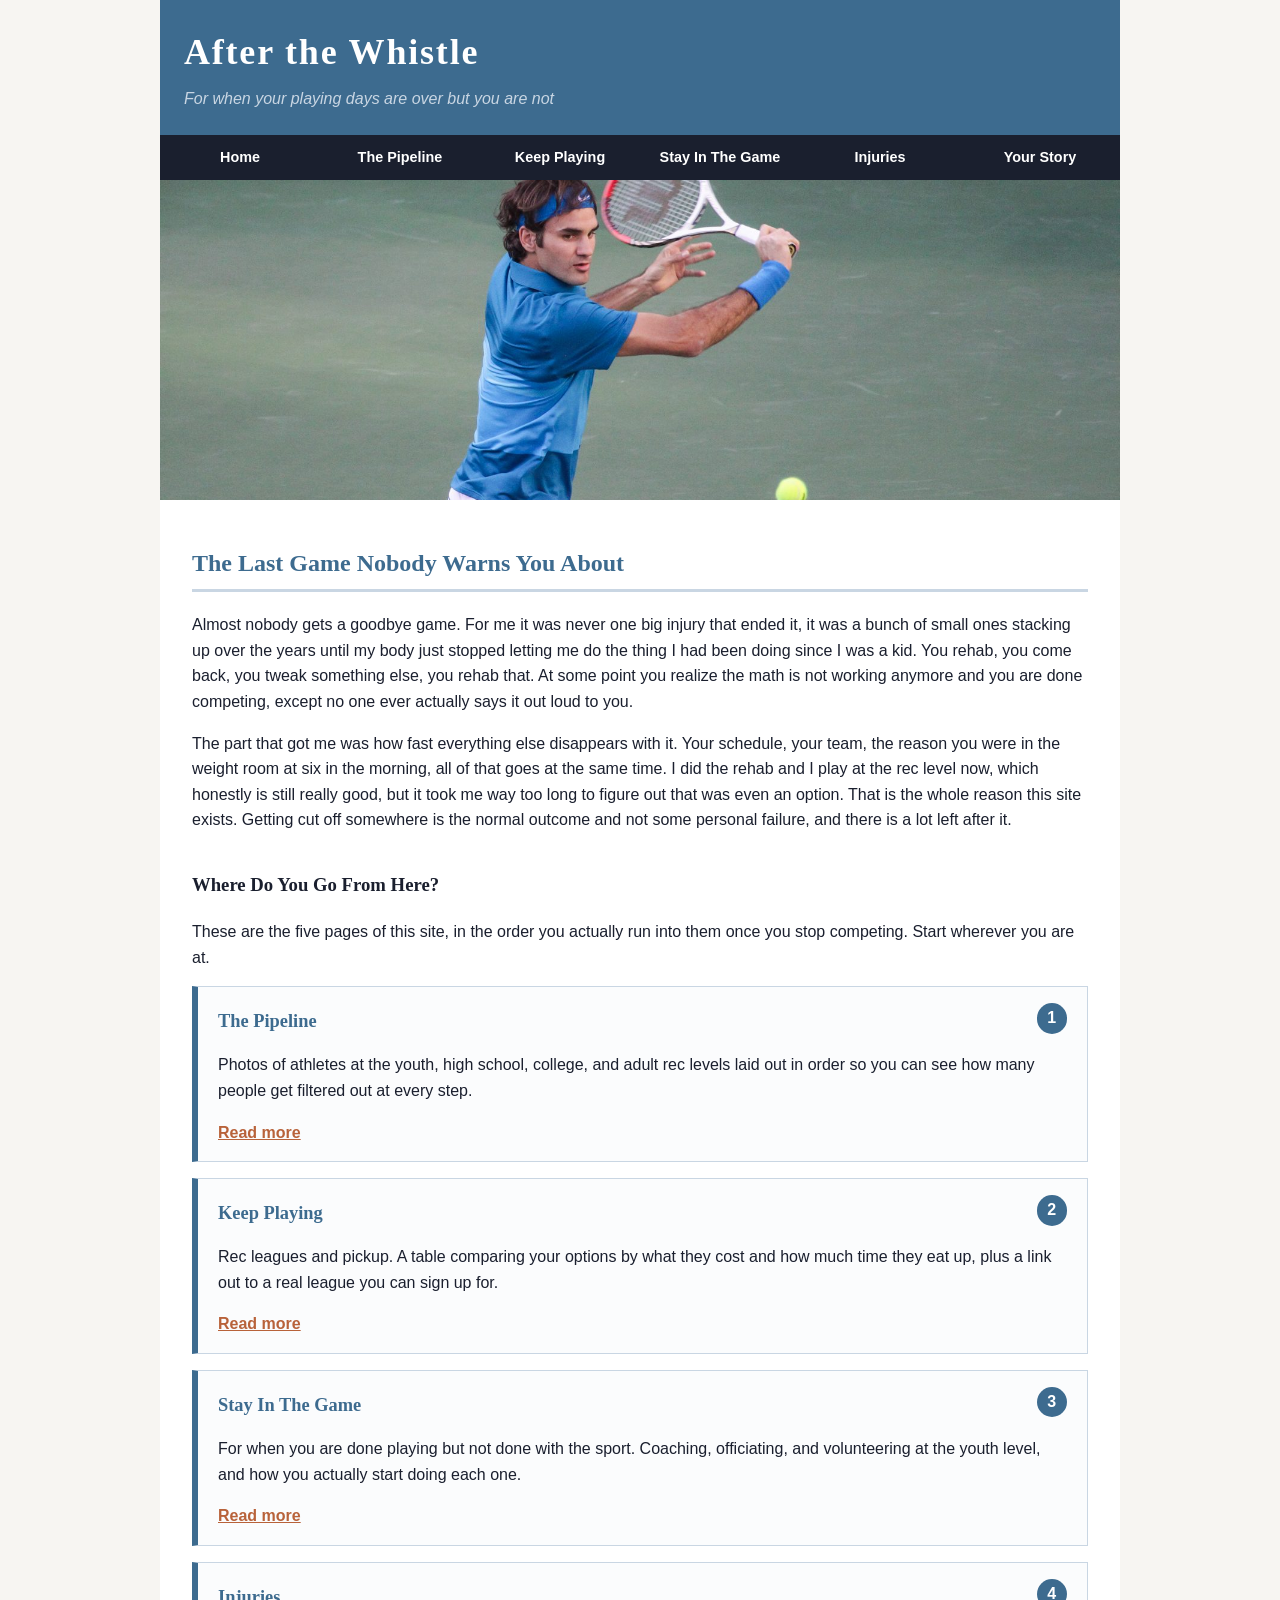
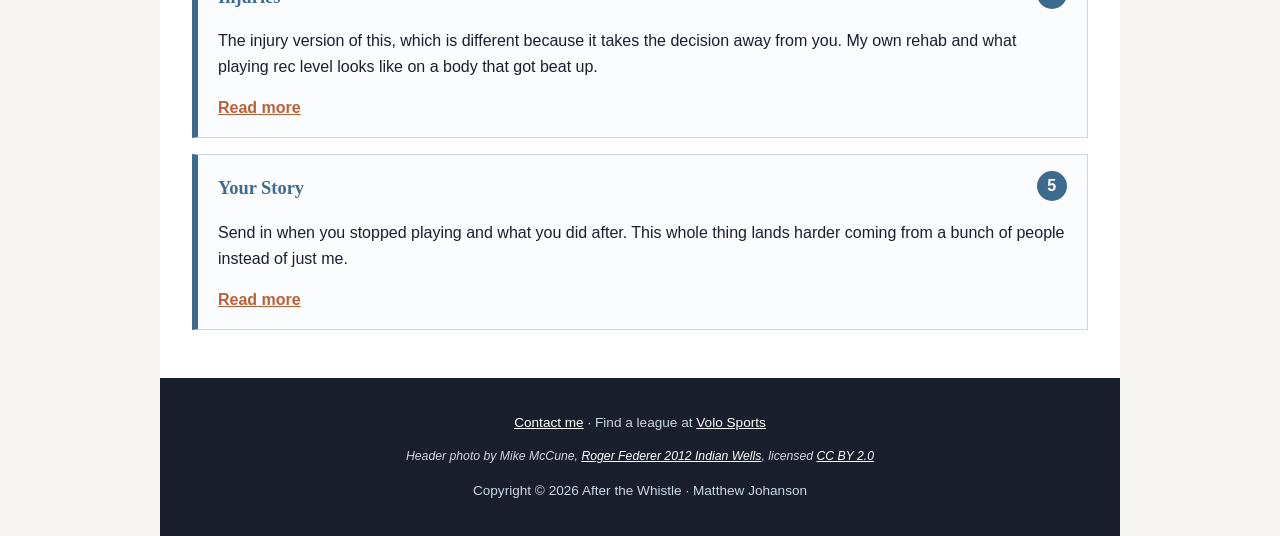
==== index.html @ 788e8e66 "Add After the Whistle home page and style sheet Home page for the CIS 300 project site, built to the" ====
<!DOCTYPE html>
<html lang="en">
  <head>
    <title>After the Whistle</title>
    <meta charset="utf-8">
    <meta name="viewport" content="width=device-width, initial-scale=1.0">
    <meta name="description" content="After the Whistle is a site for athletes whose competitive playing career is over, with real options for staying in the game at the recreational level, coaching, and officiating.">
    <meta name="keywords" content="former athletes, retired athletes, rec leagues, adult sports, sports injuries, coaching, officiating">
    <meta name="author" content="Matthew Johanson">
    <link rel="stylesheet" href="afterthewhistle.css">
  </head>
  <body>
    <div id="wrapper">
      <header>
        <h1>After the Whistle</h1>
        <p class="tagline">For when your playing days are over but you are not</p>
      </header>
      <nav>
        <ul>
          <li><a href="index.html">Home</a></li>
          <li><a href="#">The Pipeline</a></li>
          <li><a href="#">Keep Playing</a></li>
          <li><a href="#">Stay In The Game</a></li>
          <li><a href="#">Injuries</a></li>
          <li><a href="#">Your Story</a></li>
        </ul>
      </nav>
      <div id="hero"></div>
      <main>
        <h2>The Last Game Nobody Warns You About</h2>
        <p>Almost nobody gets a goodbye game. For me it was never one big injury that ended it, it was a bunch of
          small ones stacking up over the years until my body just stopped letting me do the thing I had been doing
          since I was a kid. You rehab, you come back, you tweak something else, you rehab that. At some point you
          realize the math is not working anymore and you are done competing, except no one ever actually says it
          out loud to you.</p>
        <p>The part that got me was how fast everything else disappears with it. Your schedule, your team, the
          reason you were in the weight room at six in the morning, all of that goes at the same time. I did the
          rehab and I play at the rec level now, which honestly is still really good, but it took me way too long
          to figure out that was even an option. That is the whole reason this site exists. Getting cut off
          somewhere is the normal outcome and not some personal failure, and there is a lot left after it.</p>
        <h3>Where Do You Go From Here?</h3>
        <p>These are the five pages of this site, in the order you actually run into them once you stop competing.
          Start wherever you are at.</p>
        <ul class="cards">
          <li>
            <span class="step">1</span>
            <h4>The Pipeline</h4>
            <p>Photos of athletes at the youth, high school, college, and adult rec levels laid out in order so you
              can see how many people get filtered out at every step.</p>
            <a href="#">Read more</a>
          </li>
          <li>
            <span class="step">2</span>
            <h4>Keep Playing</h4>
            <p>Rec leagues and pickup. A table comparing your options by what they cost and how much time they eat
              up, plus a link out to a real league you can sign up for.</p>
            <a href="#">Read more</a>
          </li>
          <li>
            <span class="step">3</span>
            <h4>Stay In The Game</h4>
            <p>For when you are done playing but not done with the sport. Coaching, officiating, and volunteering at
              the youth level, and how you actually start doing each one.</p>
            <a href="#">Read more</a>
          </li>
          <li>
            <span class="step">4</span>
            <h4>Injuries</h4>
            <p>The injury version of this, which is different because it takes the decision away from you. My own
              rehab and what playing rec level looks like on a body that got beat up.</p>
            <a href="#">Read more</a>
          </li>
          <li>
            <span class="step">5</span>
            <h4>Your Story</h4>
            <p>Send in when you stopped playing and what you did after. This whole thing lands harder coming from a
              bunch of people instead of just me.</p>
            <a href="#">Read more</a>
          </li>
        </ul>
      </main>
      <footer>
        <p><a href="mailto:mpjohan1@asu.edu">Contact me</a> &middot;
          Find a league at <a href="https://www.volosports.com/">Volo Sports</a></p>
        <p class="credit">Header photo by Mike McCune,
          <a href="https://commons.wikimedia.org/wiki/File:Roger_Federer_2012_Indian_Wells.jpg">Roger Federer 2012 Indian Wells</a>,
          licensed <a href="https://creativecommons.org/licenses/by/2.0/">CC BY 2.0</a></p>
        <p>Copyright &copy; 2026 After the Whistle &middot; Matthew Johanson</p>
      </footer>
    </div>
  </body>
</html>
---- afterthewhistle.css ----
:root {
  --text: #1a1f2e;
  --background: #f7f5f2;
  --primary: #3d6b8f;
  --secondary: #c9d6e3;
  --accent: #b8623a;
}

* {
  box-sizing: border-box;
}

body {
  background-color: var(--background);
  color: var(--text);
  font-family: Verdana, Geneva, sans-serif;
  font-size: 100%;
  line-height: 1.6;
  margin: 0;
}

#wrapper {
  max-width: 60em;
  margin: auto;
  background-color: #ffffff;
}

header {
  background-color: var(--primary);
  color: #ffffff;
  padding: 1.5em;
}

h1 {
  margin: 0;
  font-family: Georgia, "Times New Roman", serif;
  font-size: 2.25em;
  letter-spacing: 0.05em;
}

.tagline {
  margin: 0.25em 0 0 0;
  font-style: italic;
  color: var(--secondary);
}

nav {
  background-color: var(--text);
}

nav ul {
  list-style-type: none;
  margin: 0;
  padding: 0;
  display: flex;
  flex-wrap: wrap;
}

nav li {
  flex: 1;
  text-align: center;
}

nav a {
  display: block;
  padding: 0.75em 0.4em;
  font-size: 0.9em;
  white-space: nowrap;
  color: #ffffff;
  text-decoration: none;
  font-weight: bold;
}

nav a:hover {
  background-color: var(--accent);
}

#hero {
  height: 320px;
  background-image: url(images/federer-hero.jpg);
  background-size: cover;
  background-position: center 18%;
  background-repeat: no-repeat;
}

main {
  padding: 1.5em 2em 2em 2em;
}

h2 {
  font-family: Georgia, "Times New Roman", serif;
  color: var(--primary);
  border-bottom: 3px solid var(--secondary);
  padding-bottom: 0.3em;
}

h3 {
  font-family: Georgia, "Times New Roman", serif;
  color: var(--text);
  margin-top: 2em;
}

.cards {
  list-style-type: none;
  padding: 0;
}

.cards li {
  border: 1px solid var(--secondary);
  border-left: 6px solid var(--primary);
  padding: 1em 1.25em;
  margin-bottom: 1em;
  background-color: #fbfcfd;
}

.cards h4 {
  margin: 0.2em 0 0.4em 0;
  font-family: Georgia, "Times New Roman", serif;
  font-size: 1.15em;
  color: var(--primary);
}

.step {
  float: right;
  background-color: var(--primary);
  color: #ffffff;
  border-radius: 50%;
  width: 1.9em;
  height: 1.9em;
  line-height: 1.9em;
  text-align: center;
  font-weight: bold;
}

.cards a {
  color: var(--accent);
  font-weight: bold;
}

footer {
  background-color: var(--text);
  color: var(--secondary);
  text-align: center;
  padding: 1.5em;
  font-size: 0.85em;
}

footer a {
  color: #ffffff;
}

.credit {
  font-size: 0.9em;
  font-style: italic;
}

@media (max-width: 600px) {
  nav li {
    flex: 100%;
  }

  #hero {
    height: 180px;
  }

  main {
    padding: 1em;
  }
}
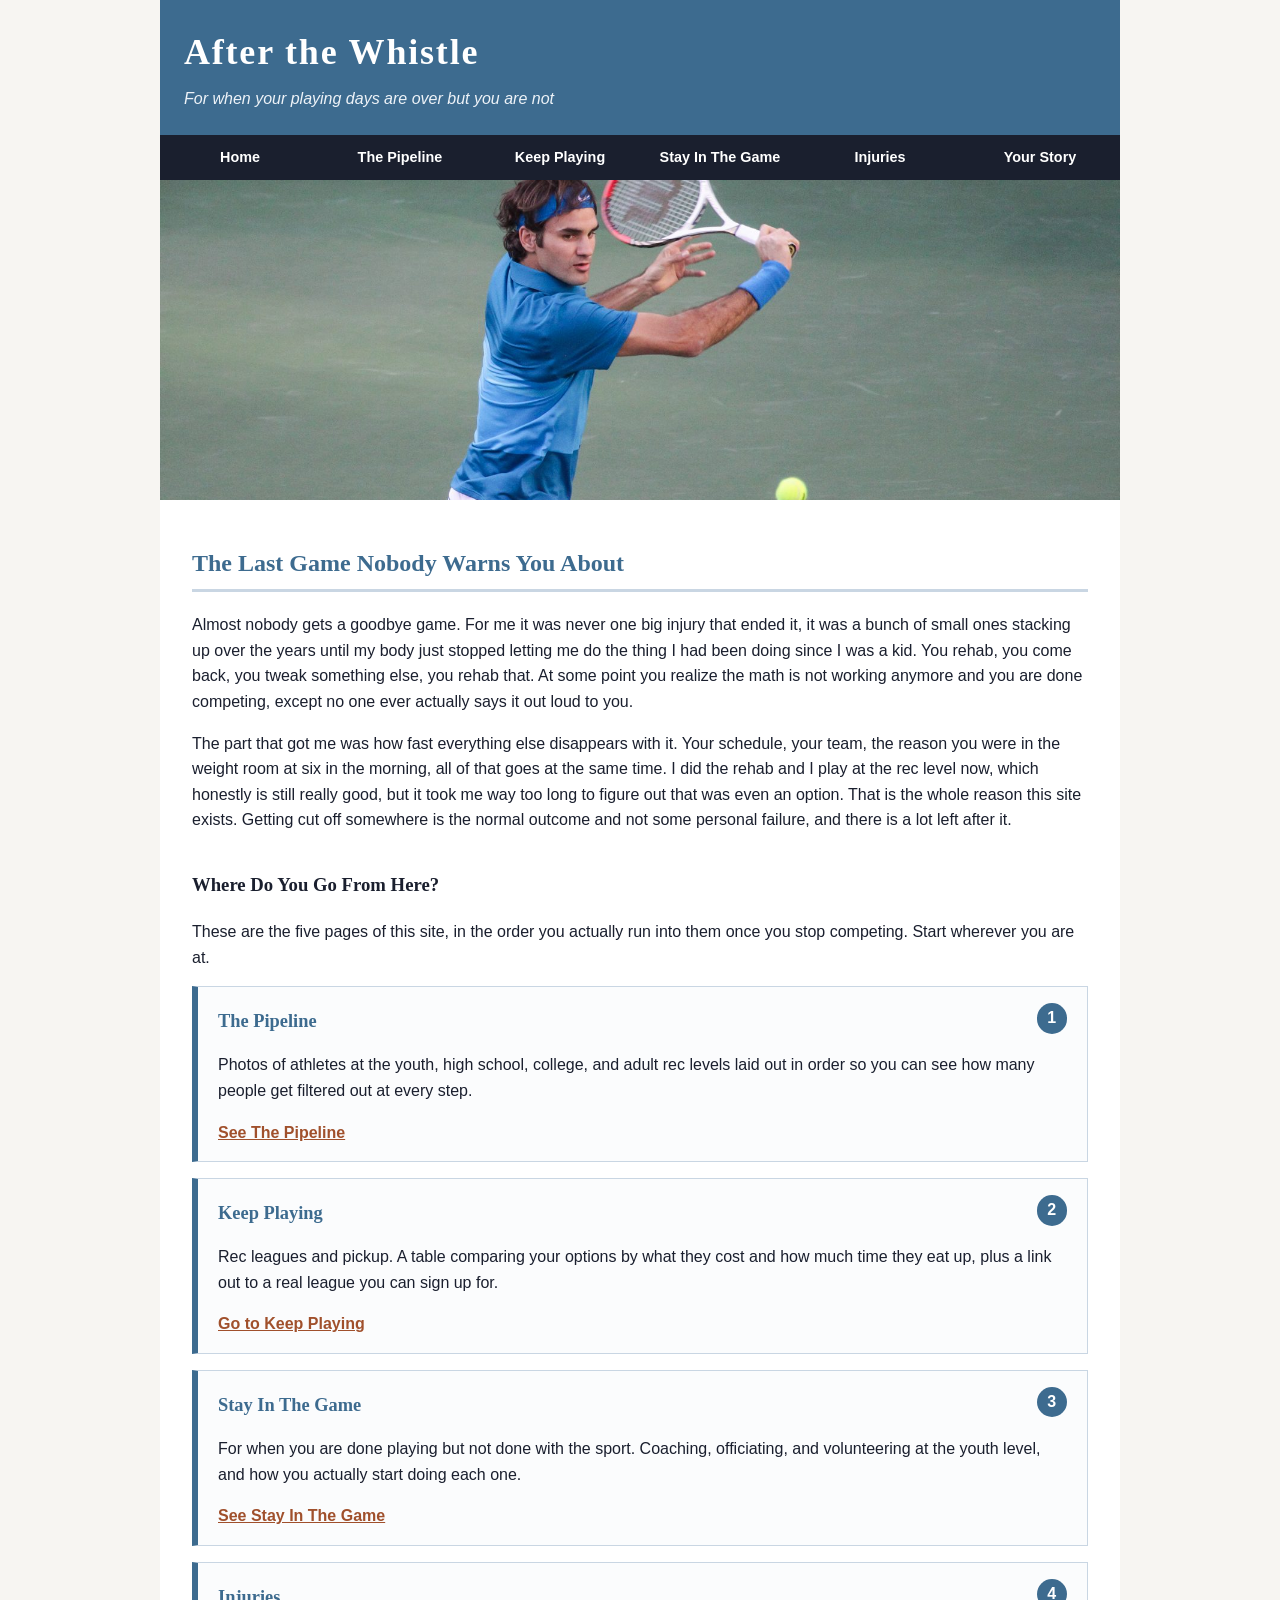
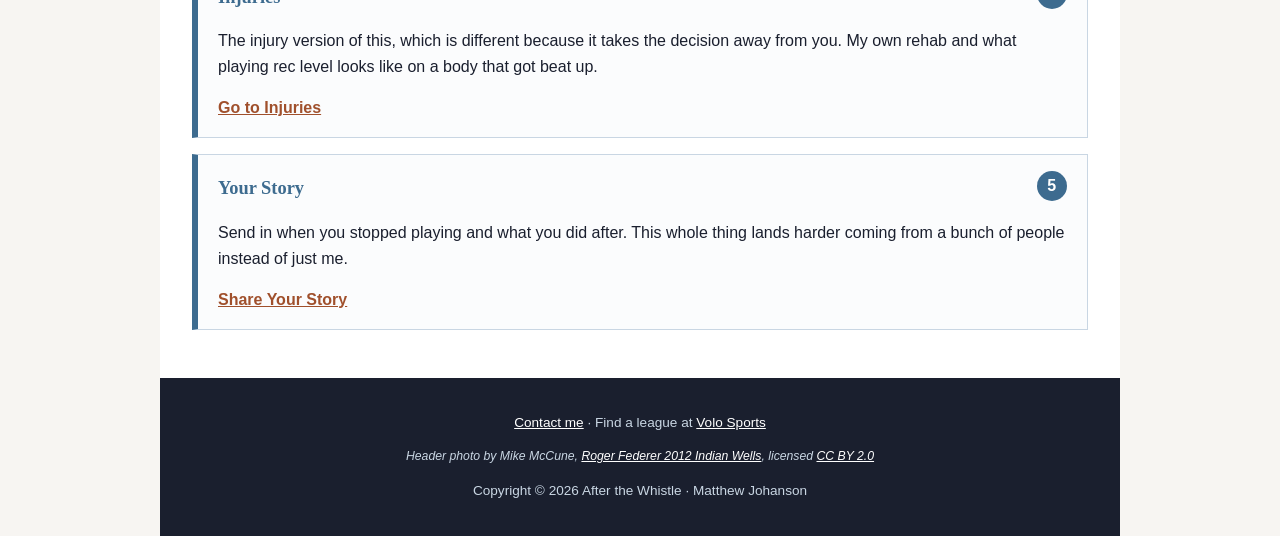
==== commit 1e014d57: "Fix Lighthouse issues: contrast, descriptive link text, favicon Co-Authored-By: Claude Opus 5.5 <nor" ====
--- a/index.html
+++ b/index.html
@@ -7,6 +7,7 @@
     <meta name="description" content="After the Whistle is a site for athletes whose competitive playing career is over, with real options for staying in the game at the recreational level, coaching, and officiating.">
     <meta name="keywords" content="former athletes, retired athletes, rec leagues, adult sports, sports injuries, coaching, officiating">
     <meta name="author" content="Matthew Johanson">
+    <link rel="icon" href="images/favicon.png" type="image/png">
     <link rel="stylesheet" href="afterthewhistle.css">
   </head>
   <body>
@@ -19,9 +20,9 @@
         <ul>
           <li><a href="index.html">Home</a></li>
           <li><a href="#">The Pipeline</a></li>
-          <li><a href="#">Keep Playing</a></li>
+          <li><a href="keep-playing.html">Keep Playing</a></li>
           <li><a href="#">Stay In The Game</a></li>
-          <li><a href="#">Injuries</a></li>
+          <li><a href="injuries.html">Injuries</a></li>
           <li><a href="#">Your Story</a></li>
         </ul>
       </nav>
@@ -47,35 +48,35 @@
             <h4>The Pipeline</h4>
             <p>Photos of athletes at the youth, high school, college, and adult rec levels laid out in order so you
               can see how many people get filtered out at every step.</p>
-            <a href="#">Read more</a>
+            <a href="#">See The Pipeline</a>
           </li>
           <li>
             <span class="step">2</span>
             <h4>Keep Playing</h4>
             <p>Rec leagues and pickup. A table comparing your options by what they cost and how much time they eat
               up, plus a link out to a real league you can sign up for.</p>
-            <a href="#">Read more</a>
+            <a href="keep-playing.html">Go to Keep Playing</a>
           </li>
           <li>
             <span class="step">3</span>
             <h4>Stay In The Game</h4>
             <p>For when you are done playing but not done with the sport. Coaching, officiating, and volunteering at
               the youth level, and how you actually start doing each one.</p>
-            <a href="#">Read more</a>
+            <a href="#">See Stay In The Game</a>
           </li>
           <li>
             <span class="step">4</span>
             <h4>Injuries</h4>
             <p>The injury version of this, which is different because it takes the decision away from you. My own
               rehab and what playing rec level looks like on a body that got beat up.</p>
-            <a href="#">Read more</a>
+            <a href="injuries.html">Go to Injuries</a>
           </li>
           <li>
             <span class="step">5</span>
             <h4>Your Story</h4>
             <p>Send in when you stopped playing and what you did after. This whole thing lands harder coming from a
               bunch of people instead of just me.</p>
-            <a href="#">Read more</a>
+            <a href="#">Share Your Story</a>
           </li>
         </ul>
       </main>
--- a/afterthewhistle.css
+++ b/afterthewhistle.css
@@ -3,7 +3,7 @@
   --background: #f7f5f2;
   --primary: #3d6b8f;
   --secondary: #c9d6e3;
-  --accent: #b8623a;
+  --accent: #a0502c;
 }
 
 * {
@@ -41,7 +41,7 @@
 .tagline {
   margin: 0.25em 0 0 0;
   font-style: italic;
-  color: var(--secondary);
+  color: #eef3f8;
 }
 
 nav {
@@ -154,6 +154,94 @@
   font-style: italic;
 }
 
+.table-scroll {
+  overflow-x: auto;
+}
+
+table {
+  border-collapse: collapse;
+  width: 100%;
+  margin-top: 1em;
+  font-size: 0.9em;
+}
+
+caption {
+  font-family: Georgia, "Times New Roman", serif;
+  font-weight: bold;
+  text-align: left;
+  padding-bottom: 0.5em;
+  color: var(--primary);
+}
+
+th,
+td {
+  border: 1px solid var(--secondary);
+  padding: 0.6em 0.75em;
+  text-align: left;
+  vertical-align: top;
+}
+
+thead th {
+  background-color: var(--primary);
+  color: #ffffff;
+}
+
+tbody tr:nth-of-type(even) {
+  background-color: #f1f5f9;
+}
+
+tbody th {
+  color: var(--primary);
+}
+
+.small-note {
+  font-size: 0.85em;
+  font-style: italic;
+  color: #555555;
+}
+
+figure {
+  margin: 1.5em 0;
+}
+
+video,
+figure img {
+  display: block;
+  width: 100%;
+  height: auto;
+  max-width: 854px;
+  border: 1px solid var(--secondary);
+}
+
+figcaption {
+  font-size: 0.8em;
+  font-style: italic;
+  color: #555555;
+  margin-top: 0.4em;
+}
+
+.plain-list li {
+  margin-bottom: 0.5em;
+}
+
+main a {
+  color: var(--accent);
+}
+
+details {
+  border: 1px solid var(--secondary);
+  border-left: 6px solid var(--accent);
+  padding: 0.6em 1em;
+  margin-bottom: 0.75em;
+  background-color: #fbfcfd;
+}
+
+summary {
+  font-weight: bold;
+  cursor: pointer;
+  color: var(--primary);
+}
+
 @media (max-width: 600px) {
   nav li {
     flex: 100%;
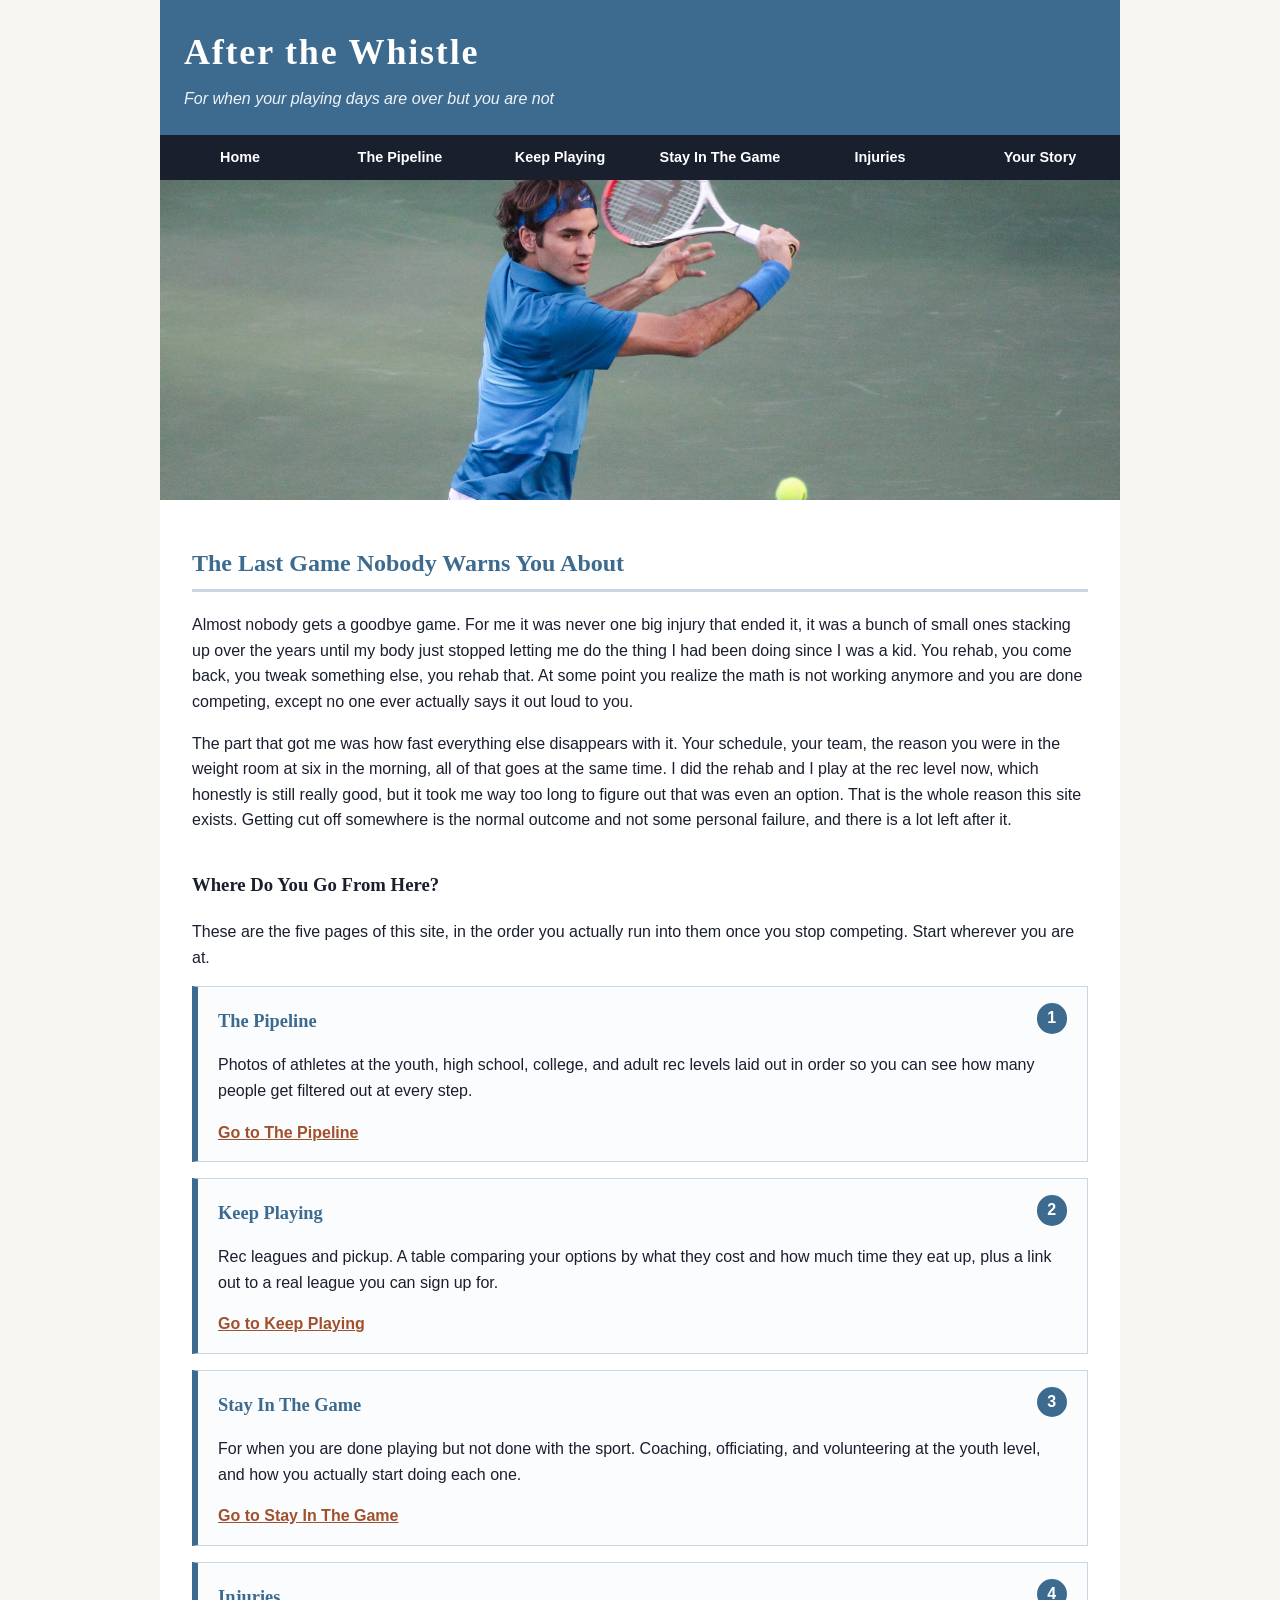
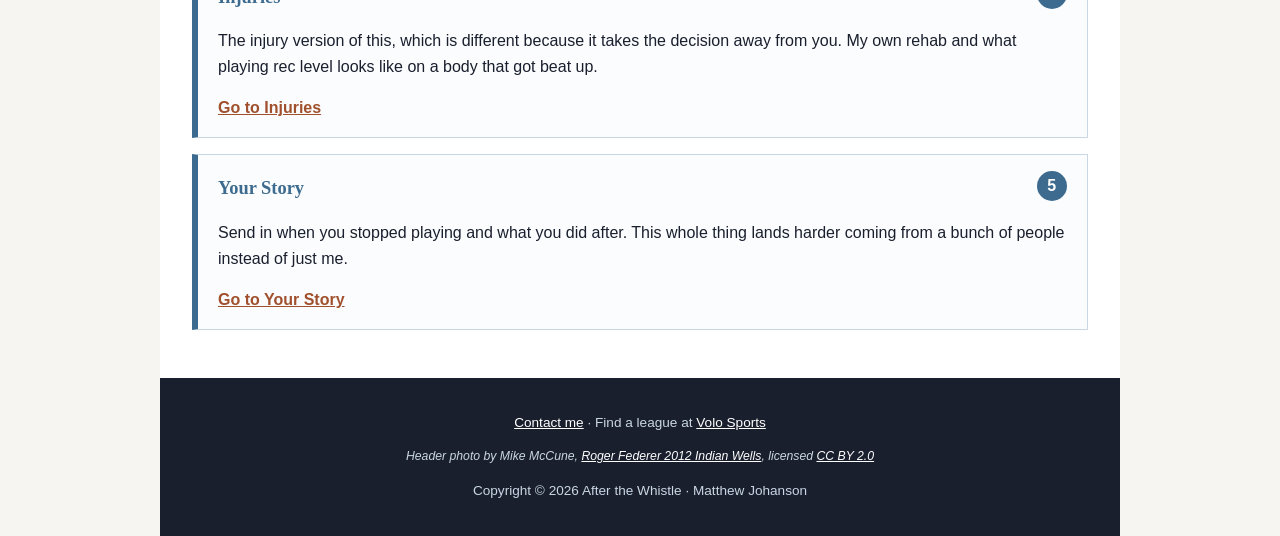
==== commit e8be0a1b: "Add Pipeline, Stay In The Game, and Your Story pages and link every page in the nav Co-Authored-By: " ====
--- a/index.html
+++ b/index.html
@@ -19,11 +19,11 @@
       <nav>
         <ul>
           <li><a href="index.html">Home</a></li>
-          <li><a href="#">The Pipeline</a></li>
+          <li><a href="pipeline.html">The Pipeline</a></li>
           <li><a href="keep-playing.html">Keep Playing</a></li>
-          <li><a href="#">Stay In The Game</a></li>
+          <li><a href="stay-in-the-game.html">Stay In The Game</a></li>
           <li><a href="injuries.html">Injuries</a></li>
-          <li><a href="#">Your Story</a></li>
+          <li><a href="your-story.html">Your Story</a></li>
         </ul>
       </nav>
       <div id="hero"></div>
@@ -48,7 +48,7 @@
             <h4>The Pipeline</h4>
             <p>Photos of athletes at the youth, high school, college, and adult rec levels laid out in order so you
               can see how many people get filtered out at every step.</p>
-            <a href="#">See The Pipeline</a>
+            <a href="pipeline.html">Go to The Pipeline</a>
           </li>
           <li>
             <span class="step">2</span>
@@ -62,7 +62,7 @@
             <h4>Stay In The Game</h4>
             <p>For when you are done playing but not done with the sport. Coaching, officiating, and volunteering at
               the youth level, and how you actually start doing each one.</p>
-            <a href="#">See Stay In The Game</a>
+            <a href="stay-in-the-game.html">Go to Stay In The Game</a>
           </li>
           <li>
             <span class="step">4</span>
@@ -76,7 +76,7 @@
             <h4>Your Story</h4>
             <p>Send in when you stopped playing and what you did after. This whole thing lands harder coming from a
               bunch of people instead of just me.</p>
-            <a href="#">Share Your Story</a>
+            <a href="your-story.html">Go to Your Story</a>
           </li>
         </ul>
       </main>
--- a/afterthewhistle.css
+++ b/afterthewhistle.css
@@ -242,6 +242,70 @@
   color: var(--primary);
 }
 
+.level {
+  border-top: 1px solid var(--secondary);
+  padding-top: 0.5em;
+  margin-top: 1.5em;
+}
+
+.level h3 {
+  margin-top: 0.5em;
+}
+
+form {
+  border: 1px solid var(--secondary);
+  border-left: 6px solid var(--primary);
+  padding: 1em 1.25em;
+  background-color: #fbfcfd;
+  max-width: 36em;
+}
+
+.form-row {
+  margin-bottom: 1em;
+}
+
+.form-row label {
+  display: block;
+  font-weight: bold;
+  color: var(--primary);
+  margin-bottom: 0.3em;
+}
+
+input,
+select,
+textarea {
+  width: 100%;
+  padding: 0.5em;
+  font-family: Verdana, Geneva, sans-serif;
+  font-size: 1em;
+  border: 1px solid #8a9bb0;
+}
+
+.checkbox-row input {
+  width: auto;
+  margin-right: 0.5em;
+}
+
+.checkbox-row label {
+  display: inline;
+  font-weight: normal;
+  color: var(--text);
+}
+
+input[type="submit"] {
+  width: auto;
+  background-color: var(--accent);
+  color: #ffffff;
+  border: none;
+  padding: 0.7em 1.5em;
+  font-weight: bold;
+  cursor: pointer;
+}
+
+input[type="submit"]:hover {
+  background-color: var(--primary);
+}
+
 @media (max-width: 600px) {
   nav li {
     flex: 100%;
